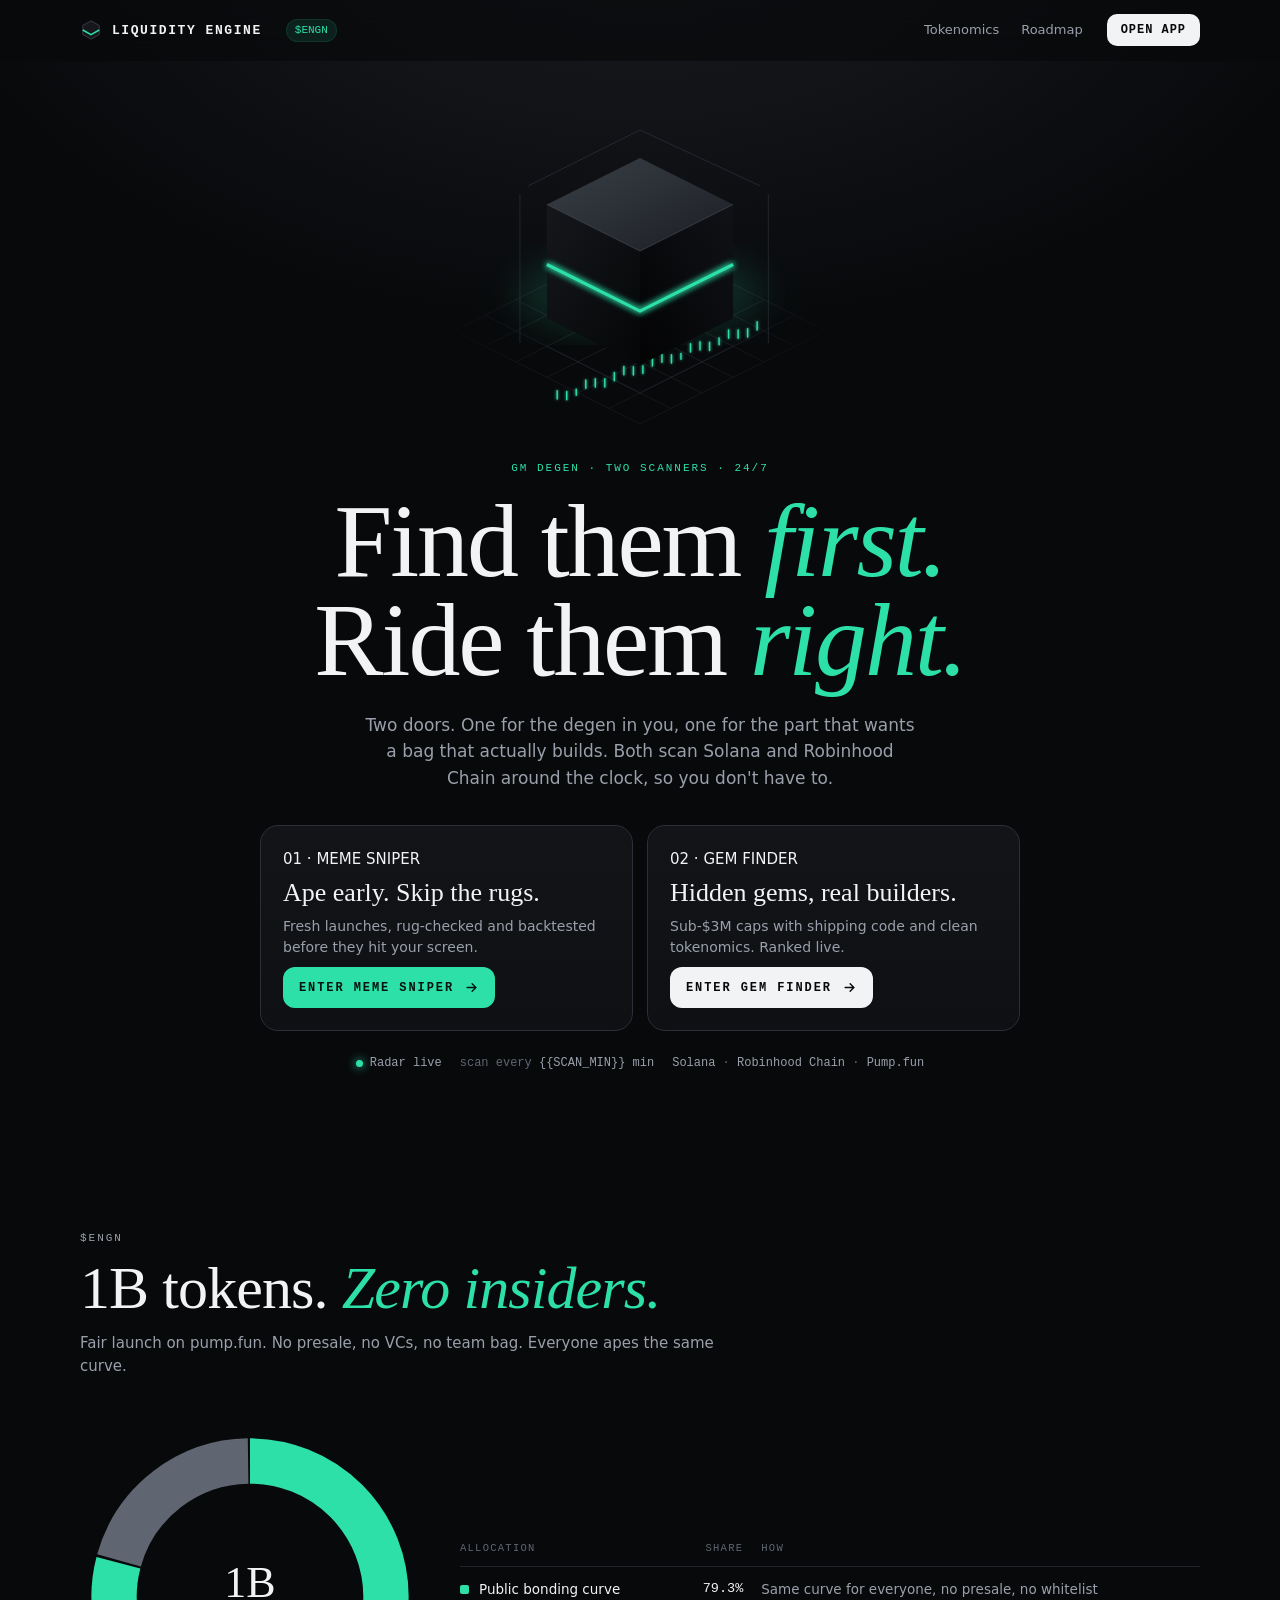
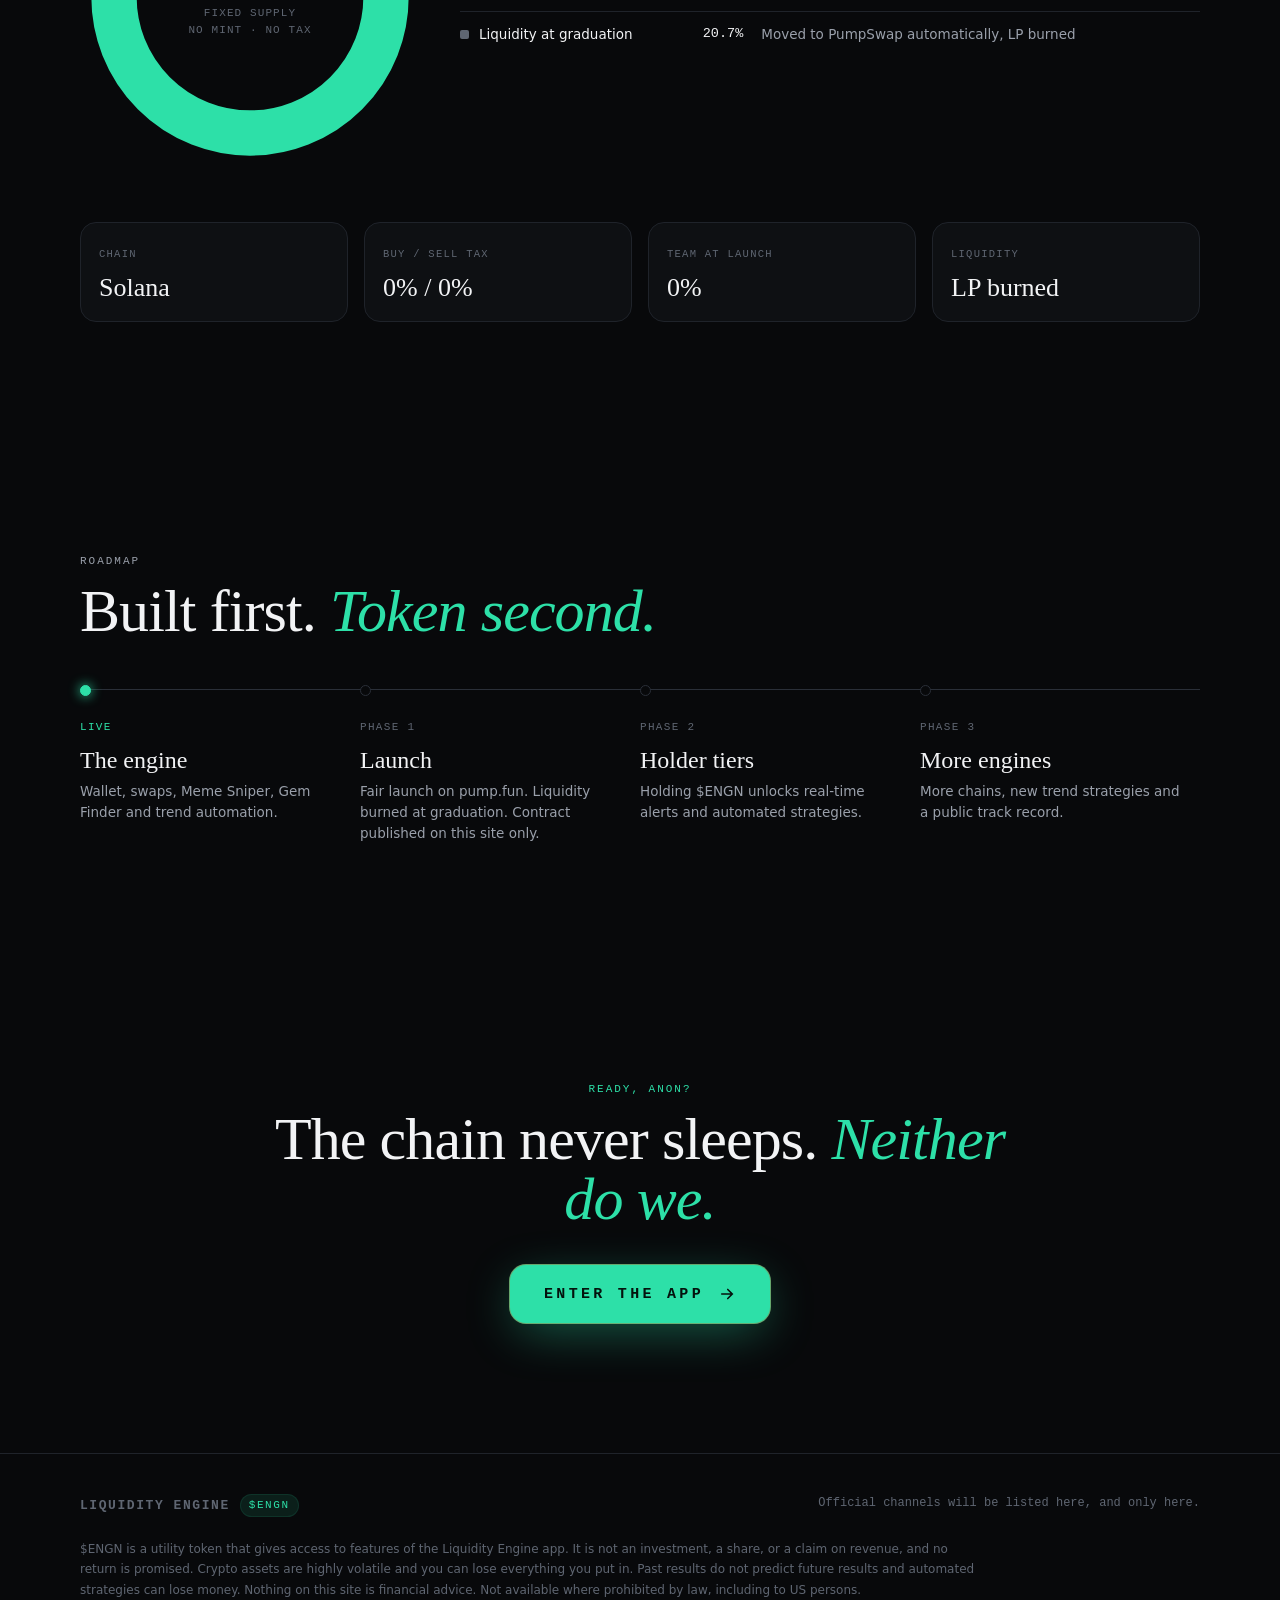
==== frontend/engn.html @ 9d9c7a77 "Merge main" ====
<!DOCTYPE html>
<html lang="en">
<head>
<meta charset="utf-8" />
<meta name="viewport" content="width=device-width, initial-scale=1, viewport-fit=cover" />
<title>Liquidity Engine — $ENGN</title>
<meta name="description" content="An on-chain wallet that snipes new launches, ranks serious microcaps and trades them with trend-following. Long spot only." />
<meta property="og:title" content="Liquidity Engine — Find them first. Ride them right." />
<meta property="og:description" content="Sniper for new launches, fundamentals board for microcaps, trend-following automation. Long spot only." />
<meta name="theme-color" content="#08090b" />
<meta property="og:image" content="https://liquidityengine.app/static/engn/logo.png" />
<link rel="icon" href="/static/engn/logo.png" />
<style>
@font-face { font-family: "Instrument Serif"; font-style: normal; font-weight: 400; font-display: swap;
  src: url(/static/fonts/instrument-serif-latin.woff2?v=1) format("woff2"); }
@font-face { font-family: "Geist"; font-style: normal; font-weight: 300 700; font-display: swap;
  src: url(/static/fonts/geist-latin.woff2?v=1) format("woff2"); }
@font-face { font-family: "Geist Mono"; font-style: normal; font-weight: 400 600; font-display: swap;
  src: url(/static/fonts/geist-mono-latin.woff2?v=1) format("woff2"); }

:root {
  color-scheme: dark;
  --bg: #08090b;
  --bg-2: #0e1013;
  --panel: #121418;
  --line: #1f232a;
  --line-2: #2a2f38;
  --ink: #f2f3f5;
  --dim: #9aa0ab;
  --faint: #5f6672;
  --green: #2de0a8;
  --green-2: #19b884;
  --glow: color-mix(in oklch, var(--green) 45%, transparent);
  --soft: color-mix(in oklch, var(--green) 10%, transparent);
  --red: #ff5c5c;
  --serif: "Instrument Serif", Georgia, serif;
  --sans: "Geist", ui-sans-serif, system-ui, -apple-system, sans-serif;
  --mono: "Geist Mono", ui-monospace, "SF Mono", Menlo, monospace;
  --ease: cubic-bezier(.2, .8, .2, 1);
}
* { box-sizing: border-box; margin: 0; padding: 0; }
html { scroll-behavior: smooth; }
body {
  background: radial-gradient(1200px 700px at 50% -10%, #1a1d22 0%, var(--bg) 60%) fixed, var(--bg);
  color: var(--ink); font: 15px/1.55 var(--sans); -webkit-font-smoothing: antialiased; overflow-x: hidden;
}
a { color: inherit; text-decoration: none; }
.wrap { width: min(1120px, 100% - 32px); margin-inline: auto; }
.mono { font-family: var(--mono); }
.eyebrow { font: 500 11px/1 var(--mono); letter-spacing: .18em; text-transform: uppercase; color: var(--green); }

/* ---------- nav ---------- */
nav.top {
  position: fixed; inset: 0 0 auto; z-index: 20; backdrop-filter: blur(14px);
  background: color-mix(in oklch, var(--bg) 70%, transparent); border-bottom: 1px solid transparent;
  transition: border-color .3s;
}
nav.top.scrolled { border-bottom-color: var(--line); }
nav.top .wrap { display: flex; align-items: center; gap: 24px; height: 60px; }
.brand { white-space: nowrap; display: flex; align-items: center; gap: 10px; font: 600 13px/1 var(--mono); letter-spacing: .12em; }
.brand svg { width: 22px; height: 22px; }
.ticker-chip { font: 500 11px/1 var(--mono); color: var(--green); border: 1px solid var(--soft); background: var(--soft);
  padding: 5px 8px; border-radius: 999px; }
nav.top .links { margin-left: auto; display: flex; gap: 22px; font-size: 13px; color: var(--dim); }
nav.top .links a:hover { color: var(--ink); }
.btn-sm { font: 600 12px/1 var(--mono); letter-spacing: .08em; padding: 10px 14px; border-radius: 10px;
  background: var(--ink); color: var(--bg); }
@media (max-width: 760px) { nav.top .links { display: none; } nav.top .btn-sm { margin-left: auto; white-space: nowrap; } }
@media (max-width: 420px) { nav.top .ticker-chip { display: none; } }

/* ---------- hero ---------- */
.hero { min-height: 100svh; display: grid; place-items: center; text-align: center; padding: 72px 0 40px; position: relative; }
.stage { width: min(440px, 86vw, 46svh); aspect-ratio: 1; margin: 0 auto -30px; position: relative; }
.stage svg { width: 100%; height: 100%; overflow: visible; }
.floor path { stroke: #2a2f38; stroke-width: .6; fill: none; }
.cube-top { fill: url(#gTop); }
.cube-l { fill: url(#gLeft); }
.cube-r { fill: url(#gRight); }
.slit { stroke: var(--green); stroke-width: 3; fill: none; filter: url(#bloom); animation: pulse 3.2s ease-in-out infinite; }
.halo { fill: var(--green); opacity: .16; filter: url(#blur); animation: pulse 3.2s ease-in-out infinite; }
.frame { stroke: #3a404a; stroke-width: .8; fill: none; opacity: .6; }
.streak { stroke: var(--green); stroke-width: 1; opacity: 0; stroke-linecap: round; animation: streak 2.8s var(--ease) infinite; }
.streak.w { stroke: #cfd3da; }
.candles { filter: url(#bloomSm); }
.candles path { stroke: var(--green); stroke-width: 1.4; stroke-linecap: round;
  stroke-dasharray: 8; stroke-dashoffset: 8; animation: draw .5s var(--ease) forwards; }
.cube-g { animation: float 6s ease-in-out infinite; transform-origin: 50% 50%; }
@keyframes pulse { 50% { opacity: .55; } }
@keyframes float { 50% { transform: translateY(-6px); } }
@keyframes streak { 0% { opacity: 0; transform: translateX(40px); } 30% { opacity: .8; } 100% { opacity: 0; transform: translateX(-60px); } }
@keyframes draw { to { stroke-dashoffset: 0; } }

h1 { font: 400 clamp(46px, 8.6vw, 104px)/.95 var(--serif); letter-spacing: -.02em; }
h1 em { color: var(--green); font-style: italic; }
.lede { max-width: 560px; margin: 22px auto 0; color: var(--dim); font-size: clamp(15px, 1.9vw, 17px); }
.enter {
  display: inline-flex; align-items: center; gap: 14px; margin-top: 36px; padding: 20px 34px; border-radius: 16px;
  font: 600 15px/1 var(--mono); letter-spacing: .22em; color: #04130d; background: var(--green);
  box-shadow: 0 0 0 1px color-mix(in oklch, var(--green) 60%, white 10%), 0 12px 50px -8px var(--glow);
  position: relative; overflow: hidden; transition: transform .25s var(--ease), box-shadow .25s var(--ease);
}
.enter::after { content: ""; position: absolute; inset: 0; transform: translateX(-120%);
  background: linear-gradient(100deg, transparent 30%, rgba(255,255,255,.45) 50%, transparent 70%);
  animation: sheen 3.6s var(--ease) infinite 1.2s; }
.enter:hover { transform: translateY(-2px); box-shadow: 0 0 0 1px var(--green), 0 18px 70px -6px var(--glow); }
.enter svg { width: 18px; height: 18px; transition: transform .25s var(--ease); }
.enter:hover svg { transform: translateX(4px); }
@keyframes sheen { 60%, 100% { transform: translateX(120%); } }
.doors { display: grid; grid-template-columns: 1fr 1fr; gap: 14px; max-width: 760px; margin: 34px auto 0; text-align: left; }
@media (max-width: 640px) { .doors { grid-template-columns: 1fr; } }
.door { display: flex; flex-direction: column; gap: 8px; padding: 22px; border-radius: 18px; border: 1px solid var(--line-2);
  background: linear-gradient(180deg, var(--panel), var(--bg-2)); transition: transform .25s var(--ease), border-color .25s, box-shadow .25s; }
.door b { font: 400 26px/1.1 var(--serif); }
.door .d { color: var(--dim); font-size: 14px; }
.door .go { margin-top: auto; padding-top: 0; display: inline-flex; align-items: center; gap: 10px; align-self: flex-start; padding: 13px 16px; border-radius: 12px;
  font: 600 12px/1 var(--mono); letter-spacing: .16em; color: #04130d; background: var(--green); }
.door.gem .go { background: var(--ink); color: var(--bg); }
.door .go svg { width: 15px; height: 15px; transition: transform .25s var(--ease); }
.door:hover { transform: translateY(-3px); border-color: color-mix(in oklch, var(--green) 50%, transparent); box-shadow: 0 16px 60px -20px var(--glow); }
.door:hover .go svg { transform: translateX(4px); }
.door:focus-visible { outline: 2px solid var(--green); outline-offset: 3px; }
.meta-row { margin-top: 26px; display: flex; flex-wrap: wrap; gap: 8px 18px; justify-content: center;
  font: 12px/1 var(--mono); color: var(--faint); }
.meta-row b { color: var(--dim); font-weight: 500; }
.live { display: inline-flex; align-items: center; gap: 7px; }
.live i { width: 7px; height: 7px; border-radius: 50%; background: var(--green); box-shadow: 0 0 10px var(--green);
  animation: blink 1.6s ease-in-out infinite; }
@keyframes blink { 50% { opacity: .3; } }

/* ---------- sections ---------- */
section { padding: 110px 0; position: relative; }
.head { max-width: 640px; margin-bottom: 48px; }
h2 { font: 400 clamp(36px, 5.4vw, 60px)/1 var(--serif); letter-spacing: -.015em; margin-top: 14px; }
h2 em { color: var(--green); }
.head p { color: var(--dim); margin-top: 14px; }

.split { display: grid; grid-template-columns: 1fr 1fr; gap: 16px; }
@media (max-width: 860px) { .split { grid-template-columns: 1fr; } }
.card { background: linear-gradient(180deg, var(--panel), var(--bg-2)); border: 1px solid var(--line); border-radius: 20px;
  padding: 30px; position: relative; overflow: hidden; }
.card::before { content: ""; position: absolute; inset: -1px -1px auto; height: 1px;
  background: linear-gradient(90deg, transparent, var(--green), transparent); opacity: .5; }
.card .num { font: 500 12px/1 var(--mono); color: var(--faint); }
.card h3 { font: 400 34px/1.05 var(--serif); margin: 14px 0 8px; }
.card .sub { color: var(--dim); font-size: 14px; }
.tag { display: inline-block; font: 500 10.5px/1 var(--mono); letter-spacing: .12em; text-transform: uppercase;
  padding: 5px 8px; border-radius: 6px; border: 1px solid var(--line-2); color: var(--dim); margin-top: 16px; }
.rules { list-style: none; margin-top: 22px; border-top: 1px solid var(--line); }
.rules li { display: flex; justify-content: space-between; gap: 16px; padding: 11px 0; border-bottom: 1px solid var(--line);
  font-size: 13.5px; color: var(--dim); }
.rules li b { font: 500 13px/1.4 var(--mono); color: var(--ink); text-align: right; white-space: nowrap; }
.rules li b.g { color: var(--green); }
.rules li b.r { color: var(--red); }
.rules .grp { font: 500 10.5px/1 var(--mono); letter-spacing: .14em; text-transform: uppercase; color: var(--faint);
  padding-top: 18px; border-bottom: 0; }

.flow { display: grid; grid-template-columns: repeat(4, 1fr); gap: 1px; background: var(--line); border: 1px solid var(--line);
  border-radius: 20px; overflow: hidden; margin-top: 16px; }
.flow div { background: var(--bg-2); padding: 22px; }
.flow .k { font: 500 11px/1 var(--mono); color: var(--green); letter-spacing: .1em; }
.flow .t { font-size: 14px; margin-top: 10px; color: var(--dim); }
.flow .t b { color: var(--ink); font-weight: 500; display: block; margin-bottom: 3px; }
@media (max-width: 860px) { .flow { grid-template-columns: 1fr 1fr; } }

/* ---------- automation ---------- */
.auto { display: grid; grid-template-columns: 1.1fr .9fr; gap: 16px; align-items: stretch; }
@media (max-width: 860px) { .auto { grid-template-columns: 1fr; } }
.chart { position: relative; height: 100%; min-height: 260px; }
.chart svg { width: 100%; height: 100%; }
.chart .price { stroke: #8a909a; stroke-width: 1.3; fill: none; }
.chart .ema { stroke: var(--green); stroke-width: 1.6; fill: none; filter: url(#bloomSm);
  stroke-dasharray: 1200; stroke-dashoffset: 1200; }
.chart.in .ema { animation: drawLong 2.4s var(--ease) forwards .3s; }
.chart .mk circle { fill: var(--bg); stroke-width: 2; }
.chart .mk text { font: 600 9px var(--mono); letter-spacing: .08em; }
.chart .mk { opacity: 0; transition: opacity .5s; }
.chart.in .mk { opacity: 1; transition-delay: 2.2s; }
@keyframes drawLong { to { stroke-dashoffset: 0; } }
.pills { display: flex; flex-wrap: wrap; gap: 8px; margin-top: 18px; }
.pill { font: 500 12px/1 var(--mono); padding: 8px 11px; border-radius: 999px; border: 1px solid var(--line-2); color: var(--dim); }
.pill.on { color: var(--green); border-color: color-mix(in oklch, var(--green) 40%, transparent); background: var(--soft); }
.pill.off { text-decoration: line-through; color: var(--faint); }

/* ---------- token ---------- */
.token { display: grid; grid-template-columns: 340px 1fr; gap: 40px; align-items: center; }
@media (max-width: 860px) { .token { grid-template-columns: 1fr; } }
.donut { position: relative; width: 100%; max-width: 340px; aspect-ratio: 1; margin-inline: auto; }
.donut svg { width: 100%; height: 100%; transform: rotate(-90deg); }
.donut circle { fill: none; stroke-width: 16; transition: stroke-dasharray 1.4s var(--ease), stroke-width .2s; cursor: default; }
.donut circle:hover { stroke-width: 20; }
.donut .c { position: absolute; inset: 0; display: grid; place-content: center; text-align: center; }
.donut .c b { font: 400 44px/1 var(--serif); }
.donut .c span { font: 11px/1.6 var(--mono); color: var(--faint); letter-spacing: .1em; }
table.alloc { width: 100%; border-collapse: collapse; font-size: 13.5px; }
table.alloc th { text-align: left; font: 500 10.5px/1 var(--mono); letter-spacing: .12em; text-transform: uppercase;
  color: var(--faint); padding: 0 0 12px; }
table.alloc td { padding: 12px 0; border-top: 1px solid var(--line); color: var(--dim); vertical-align: top; }
table.alloc td:first-child { color: var(--ink); }
table.alloc td.p { font-family: var(--mono); color: var(--ink); text-align: right; padding-right: 18px; }
.sw { display: inline-block; width: 9px; height: 9px; border-radius: 2px; margin-right: 10px; }
@media (max-width: 560px) { table.alloc td:last-child, table.alloc th:last-child { display: none; } }

.facts { display: grid; grid-template-columns: repeat(4, 1fr); gap: 16px; margin-top: 48px; }
@media (max-width: 860px) { .facts { grid-template-columns: 1fr 1fr; } }
.fact { border: 1px solid var(--line); border-radius: 16px; padding: 18px; background: var(--bg-2); }
.fact span { font: 500 10.5px/1 var(--mono); letter-spacing: .12em; text-transform: uppercase; color: var(--faint); }
.fact b { display: block; font: 400 26px/1.1 var(--serif); margin-top: 10px; }

.self { margin-top: 16px; }
.checks { display: grid; grid-template-columns: repeat(3, 1fr); gap: 10px 24px; margin-top: 18px; }
@media (max-width: 760px) { .checks { grid-template-columns: 1fr; } }
.checks div { display: flex; gap: 10px; align-items: baseline; font-size: 14px; color: var(--dim); }
.checks div::before { content: "✓"; color: var(--green); font-family: var(--mono); }

.tiers { display: grid; grid-template-columns: repeat(3, 1fr); gap: 16px; margin-top: 16px; }
@media (max-width: 860px) { .tiers { grid-template-columns: 1fr; } }
.tier h4 { font: 400 26px/1 var(--serif); margin: 12px 0 4px; }
.tier .hold { font: 500 12px/1 var(--mono); color: var(--green); }
.tier ul { list-style: none; margin-top: 16px; color: var(--dim); font-size: 13.5px; display: grid; gap: 8px; }
.tier li::before { content: "— "; color: var(--faint); }

/* ---------- roadmap ---------- */
.road { display: grid; grid-template-columns: repeat(4, 1fr); gap: 0; border-top: 1px solid var(--line-2); }
@media (max-width: 860px) { .road { grid-template-columns: 1fr; border-top: 0; border-left: 1px solid var(--line-2); } }
.step { padding: 24px 20px 0 0; position: relative; }
.step::before { content: ""; position: absolute; top: -5px; left: 0; width: 9px; height: 9px; border-radius: 50%;
  background: var(--bg); border: 1px solid var(--line-2); }
.step.done::before { background: var(--green); border-color: var(--green); box-shadow: 0 0 12px var(--green); }
@media (max-width: 860px) { .step { padding: 0 0 26px 22px; } .step::before { top: 4px; left: -5px; } }
.step .q { font: 500 11px/1 var(--mono); color: var(--faint); letter-spacing: .12em; }
.step.done .q { color: var(--green); }
.step h4 { font: 400 24px/1.1 var(--serif); margin: 10px 0 8px; }
.step p { font-size: 13.5px; color: var(--dim); }

/* ---------- final ---------- */
.final { text-align: center; padding: 130px 0; }
.final h2 { margin: 0 auto; max-width: 780px; }
.ca { margin: 26px auto 0; display: inline-flex; gap: 10px; align-items: center; font: 12px/1 var(--mono); color: var(--faint);
  border: 1px dashed var(--line-2); border-radius: 10px; padding: 11px 14px; }
.ca b { color: var(--dim); font-weight: 500; }

footer { border-top: 1px solid var(--line); padding: 40px 0 60px; color: var(--faint); font-size: 12px; }
footer .row { display: flex; flex-wrap: wrap; justify-content: space-between; gap: 18px; margin-bottom: 22px; }
footer .soc { display: flex; gap: 18px; font-family: var(--mono); }
footer .soc a:hover { color: var(--ink); }
footer p { max-width: 900px; line-height: 1.7; }

/* ---------- reveal ---------- */
.rv { transition: opacity .8s var(--ease), transform .8s var(--ease); }
.js .rv:not(.in) { opacity: 0; transform: translateY(18px); }
.rv.in { opacity: 1; transform: none; }
@media (prefers-reduced-motion: reduce) {
  *, *::before, *::after { animation: none !important; transition: none !important; }
  .rv { opacity: 1; transform: none; }
  .candles path, .chart .ema { stroke-dashoffset: 0; }
  .chart .mk { opacity: 1; }
}
</style>
</head>
<body>
<script>document.documentElement.classList.add("js")</script>

<svg width="0" height="0" style="position:absolute" aria-hidden="true">
  <defs>
    <filter id="bloom" x="-50%" y="-50%" width="200%" height="200%">
      <feGaussianBlur stdDeviation="3" result="b" /><feMerge><feMergeNode in="b" /><feMergeNode in="b" /><feMergeNode in="SourceGraphic" /></feMerge>
    </filter>
    <filter id="bloomSm" x="-50%" y="-50%" width="200%" height="200%">
      <feGaussianBlur stdDeviation="1.6" result="b" /><feMerge><feMergeNode in="b" /><feMergeNode in="SourceGraphic" /></feMerge>
    </filter>
    <filter id="blur"><feGaussianBlur stdDeviation="18" /></filter>
    <linearGradient id="gTop" x1="0" y1="0" x2="1" y2="1"><stop offset="0" stop-color="#3a3f47" /><stop offset="1" stop-color="#1b1e23" /></linearGradient>
    <linearGradient id="gLeft" x1="0" y1="0" x2="1" y2="1"><stop offset="0" stop-color="#15171b" /><stop offset="1" stop-color="#050607" /></linearGradient>
    <linearGradient id="gRight" x1="1" y1="0" x2="0" y2="1"><stop offset="0" stop-color="#101216" /><stop offset="1" stop-color="#030304" /></linearGradient>
    <radialGradient id="floorFade" cx=".5" cy=".5" r=".5"><stop offset=".35" stop-color="#fff" /><stop offset="1" stop-color="#000" /></radialGradient>
    <mask id="floorMask"><rect x="0" y="0" width="400" height="400" fill="url(#floorFade)" /></mask>
  </defs>
</svg>

<nav class="top" id="nav">
  <div class="wrap">
    <a class="brand" href="#top">
      <svg viewBox="0 0 24 24" aria-hidden="true"><path d="M12 2 21 7v10l-9 5-9-5V7z" fill="#15171b" stroke="#3a404a" /><path d="M3 12l9 5 9-5" stroke="#2de0a8" stroke-width="1.6" fill="none" /></svg>
      LIQUIDITY ENGINE
    </a>
    <span class="ticker-chip">$ENGN</span>
    <div class="links">
      <a href="#token">Tokenomics</a><a href="#roadmap">Roadmap</a>
    </div>
    <a class="btn-sm" href="/onchain-app.html">OPEN APP</a>
  </div>
</nav>

<header class="hero" id="top">
  <div class="wrap">
    <div class="stage" aria-hidden="true">
      <svg viewBox="0 0 400 400">
        <g class="floor" mask="url(#floorMask)">
          <path d="M20 250 L200 340 L380 250 M50 235 L200 310 L350 235 M80 220 L200 280 L320 220 M110 205 L200 250 L290 205
                   M20 250 L200 160 L380 250 M50 265 L200 190 L350 265 M80 280 L200 220 L320 280 M110 295 L200 250 L290 295
                   M140 190 L260 250 M170 175 L290 235 M230 175 L110 235 M260 190 L140 250 M140 310 L260 250 M170 325 L290 265 M230 325 L110 265 M260 310 L140 250" />
        </g>
        <ellipse class="halo" cx="200" cy="215" rx="120" ry="40" />
        <g class="candles" id="candles"></g>
        <g class="cube-g">
          <path class="frame" d="M92 110 L200 56 L316 110 M84 118 V262 M324 118 V262" />
          <line class="streak" x1="300" y1="118" x2="360" y2="90" />
          <line class="streak w" x1="310" y1="140" x2="372" y2="112" style="animation-delay:.9s" />
          <line class="streak" x1="40" y1="222" x2="110" y2="190" style="animation-delay:1.6s" />
          <line class="streak w" x1="60" y1="200" x2="118" y2="174" style="animation-delay:.4s" />
          <path class="cube-l" d="M110 128 L200 173 L200 283 L110 238 Z" />
          <path class="cube-r" d="M200 173 L290 128 L290 238 L200 283 Z" />
          <path class="cube-top" d="M110 128 L200 83 L290 128 L200 173 Z" />
          <path d="M110 128 L200 173 L290 128" stroke="#4a505a" stroke-width=".8" fill="none" opacity=".7" />
          <path class="slit" d="M110 186 L200 231 L290 186" />
        </g>
      </svg>
    </div>
    <p class="eyebrow">gm degen · two scanners · 24/7</p>
    <h1 style="margin-top:18px">Find them <em>first.</em><br />Ride them <em>right.</em></h1>
    <p class="lede">Two doors. One for the degen in you, one for the part that wants a bag that actually builds. Both scan Solana and Robinhood Chain around the clock, so you don&#39;t have to.</p>
    <div class="doors">
      <a class="door" href="/onchain-app.html">
        <span class="num">01 · MEME SNIPER</span>
        <b>Ape early. Skip the rugs.</b>
        <span class="d">Fresh launches, rug-checked and backtested before they hit your screen.</span>
        <span class="go">ENTER MEME SNIPER <svg viewBox="0 0 24 24" fill="none" stroke="currentColor" stroke-width="2.2" stroke-linecap="round"><path d="M5 12h14M13 6l6 6-6 6" /></svg></span>
      </a>
      <a class="door gem" href="/onchain-app.html#board">
        <span class="num">02 · GEM FINDER</span>
        <b>Hidden gems, real builders.</b>
        <span class="d">Sub-$3M caps with shipping code and clean tokenomics. Ranked live.</span>
        <span class="go">ENTER GEM FINDER <svg viewBox="0 0 24 24" fill="none" stroke="currentColor" stroke-width="2.2" stroke-linecap="round"><path d="M5 12h14M13 6l6 6-6 6" /></svg></span>
      </a>
    </div>
    <div class="meta-row">
      <span class="live"><i></i><b>Radar live</b></span>
      <span>scan every <b>{{SCAN_MIN}} min</b></span>
      <span><b>Solana</b> · <b>Robinhood Chain</b> · <b>Pump.fun</b></span>
    </div>
  </div>
</header>

<section id="token">
  <div class="wrap">
    <div class="head rv">
      <p class="eyebrow">$ENGN</p>
      <h2>1B tokens. <em>Zero insiders.</em></h2>
      <p>Fair launch on pump.fun. No presale, no VCs, no team bag. Everyone apes the same curve.</p>
    </div>
    <div class="token">
      <div class="donut rv" id="donut">
        <svg viewBox="0 0 120 120" id="donutSvg"></svg>
        <div class="c"><b>1B</b><span>FIXED SUPPLY<br />NO MINT · NO TAX</span></div>
      </div>
      <div class="rv">
        <table class="alloc">
          <thead><tr><th>Allocation</th><th style="text-align:right;padding-right:18px">Share</th><th>How</th></tr></thead>
          <tbody id="allocBody"></tbody>
        </table>
      </div>
    </div>

    <div class="facts">
      <div class="fact rv"><span>Chain</span><b>Solana</b></div>
      <div class="fact rv"><span>Buy / sell tax</span><b>0% / 0%</b></div>
      <div class="fact rv"><span>Team at launch</span><b>0%</b></div>
      <div class="fact rv"><span>Liquidity</span><b>LP burned</b></div>
    </div>

  </div>
</section>

<section id="roadmap">
  <div class="wrap">
    <div class="head rv">
      <p class="eyebrow">Roadmap</p>
      <h2>Built first. <em>Token second.</em></h2>
    </div>
    <div class="road rv">
      <div class="step done"><span class="q">LIVE</span><h4>The engine</h4><p>Wallet, swaps, Meme Sniper, Gem Finder and trend automation.</p></div>
      <div class="step"><span class="q">PHASE 1</span><h4>Launch</h4><p>Fair launch on pump.fun. Liquidity burned at graduation. Contract published on this site only.</p></div>
      <div class="step"><span class="q">PHASE 2</span><h4>Holder tiers</h4><p>Holding $ENGN unlocks real-time alerts and automated strategies.</p></div>
      <div class="step"><span class="q">PHASE 3</span><h4>More engines</h4><p>More chains, new trend strategies and a public track record.</p></div>
    </div>
  </div>
</section>

<section class="final">
  <div class="wrap rv">
    <p class="eyebrow">Ready, anon?</p>
    <h2 style="margin-top:14px">The chain never sleeps. <em>Neither do we.</em></h2>
    <a class="enter" href="/onchain-app.html">ENTER THE APP
      <svg viewBox="0 0 24 24" fill="none" stroke="currentColor" stroke-width="2.2" stroke-linecap="round"><path d="M5 12h14M13 6l6 6-6 6" /></svg>
    </a>
    <div><!--engn-ca--></div>
  </div>
</section>

<footer>
  <div class="wrap">
    <div class="row">
      <span class="brand">LIQUIDITY ENGINE <span class="ticker-chip">$ENGN</span></span>
      <div class="soc">Official channels will be listed here, and only here.</div>
    </div>
    <p>$ENGN is a utility token that gives access to features of the Liquidity Engine app. It is not an investment, a share, or a claim on revenue, and no return is promised. Crypto assets are highly volatile and you can lose everything you put in. Past results do not predict future results and automated strategies can lose money. Nothing on this site is financial advice. Not available where prohibited by law, including to US persons.</p>
  </div>
</footer>

<script>
(() => {
  const reduce = matchMedia("(prefers-reduced-motion: reduce)").matches;
  const nav = document.getElementById("nav");
  addEventListener("scroll", () => nav.classList.toggle("scrolled", scrollY > 10), { passive: true });

  // Candles on the floor, drawn left to right.
  const cg = document.getElementById("candles");
  let y = 318;
  for (let i = 0; i < 22; i++) {
    const x = 120 + i * 9.2;
    y += (Math.sin(i * 1.7) * 4) - 2.1;
    const h = 5 + Math.abs(Math.cos(i * 2.3)) * 9;
    const base = y - (x - 120) * 0.12;
    const p = document.createElementNS("http://www.w3.org/2000/svg", "path");
    p.setAttribute("d", `M${x} ${base} V${base - h}`);
    p.style.animationDelay = `${0.6 + i * 0.07}s`;
    cg.appendChild(p);
  }

  // Allocation.
  const alloc = [
    ["Public bonding curve", 79.3, "#2de0a8", "Same curve for everyone, no presale, no whitelist"],
    ["Liquidity at graduation", 20.7, "#5f6672", "Moved to PumpSwap automatically, LP burned"],
  ];
  document.getElementById("allocBody").innerHTML = alloc.map(([n, p, c, u]) =>
    `<tr><td><span class="sw" style="background:${c}"></span>${n}</td><td class="p">${p}%</td><td>${u}</td></tr>`).join("");
  const svg = document.getElementById("donutSvg");
  const C = 2 * Math.PI * 48;
  let off = 0;
  const arcs = alloc.map(([n, p, c]) => {
    const el = document.createElementNS("http://www.w3.org/2000/svg", "circle");
    el.setAttribute("cx", 60); el.setAttribute("cy", 60); el.setAttribute("r", 48);
    el.setAttribute("stroke", c);
    el.style.strokeDasharray = reduce ? `${C * p / 100 - 0.8} ${C}` : `0 ${C}`;
    el.style.strokeDashoffset = -off;
    el.innerHTML = `<title>${n} ${p}%</title>`;
    off += C * p / 100;
    svg.appendChild(el);
    return [el, p];
  });

  const io = new IntersectionObserver(entries => entries.forEach(en => {
    if (!en.isIntersecting) return;
    en.target.classList.add("in");
    if (en.target.id === "donut") arcs.forEach(([el, p]) => { el.style.strokeDasharray = `${C * p / 100 - 0.8} ${C}`; });
    io.unobserve(en.target);
  }), { threshold: 0.15 });
  document.querySelectorAll(".rv").forEach(el => io.observe(el));
})();
</script>
</body>
</html>
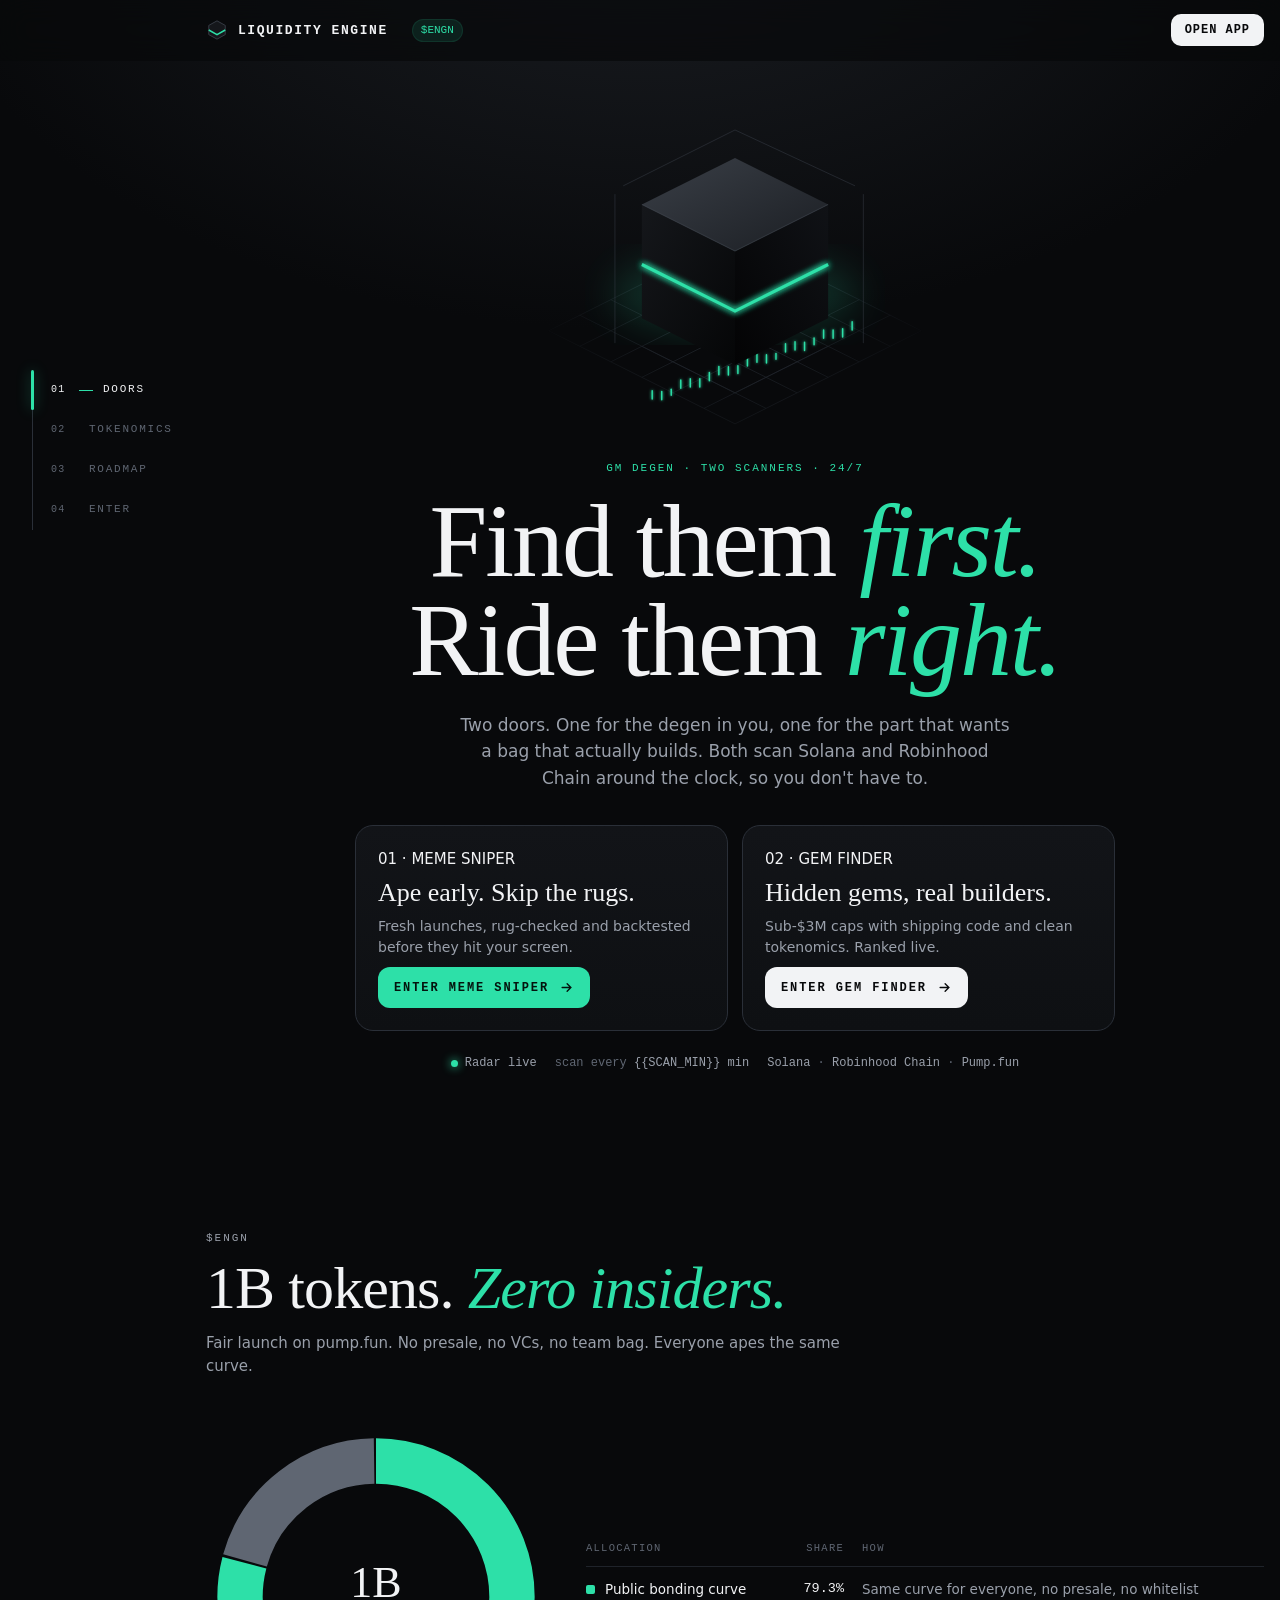
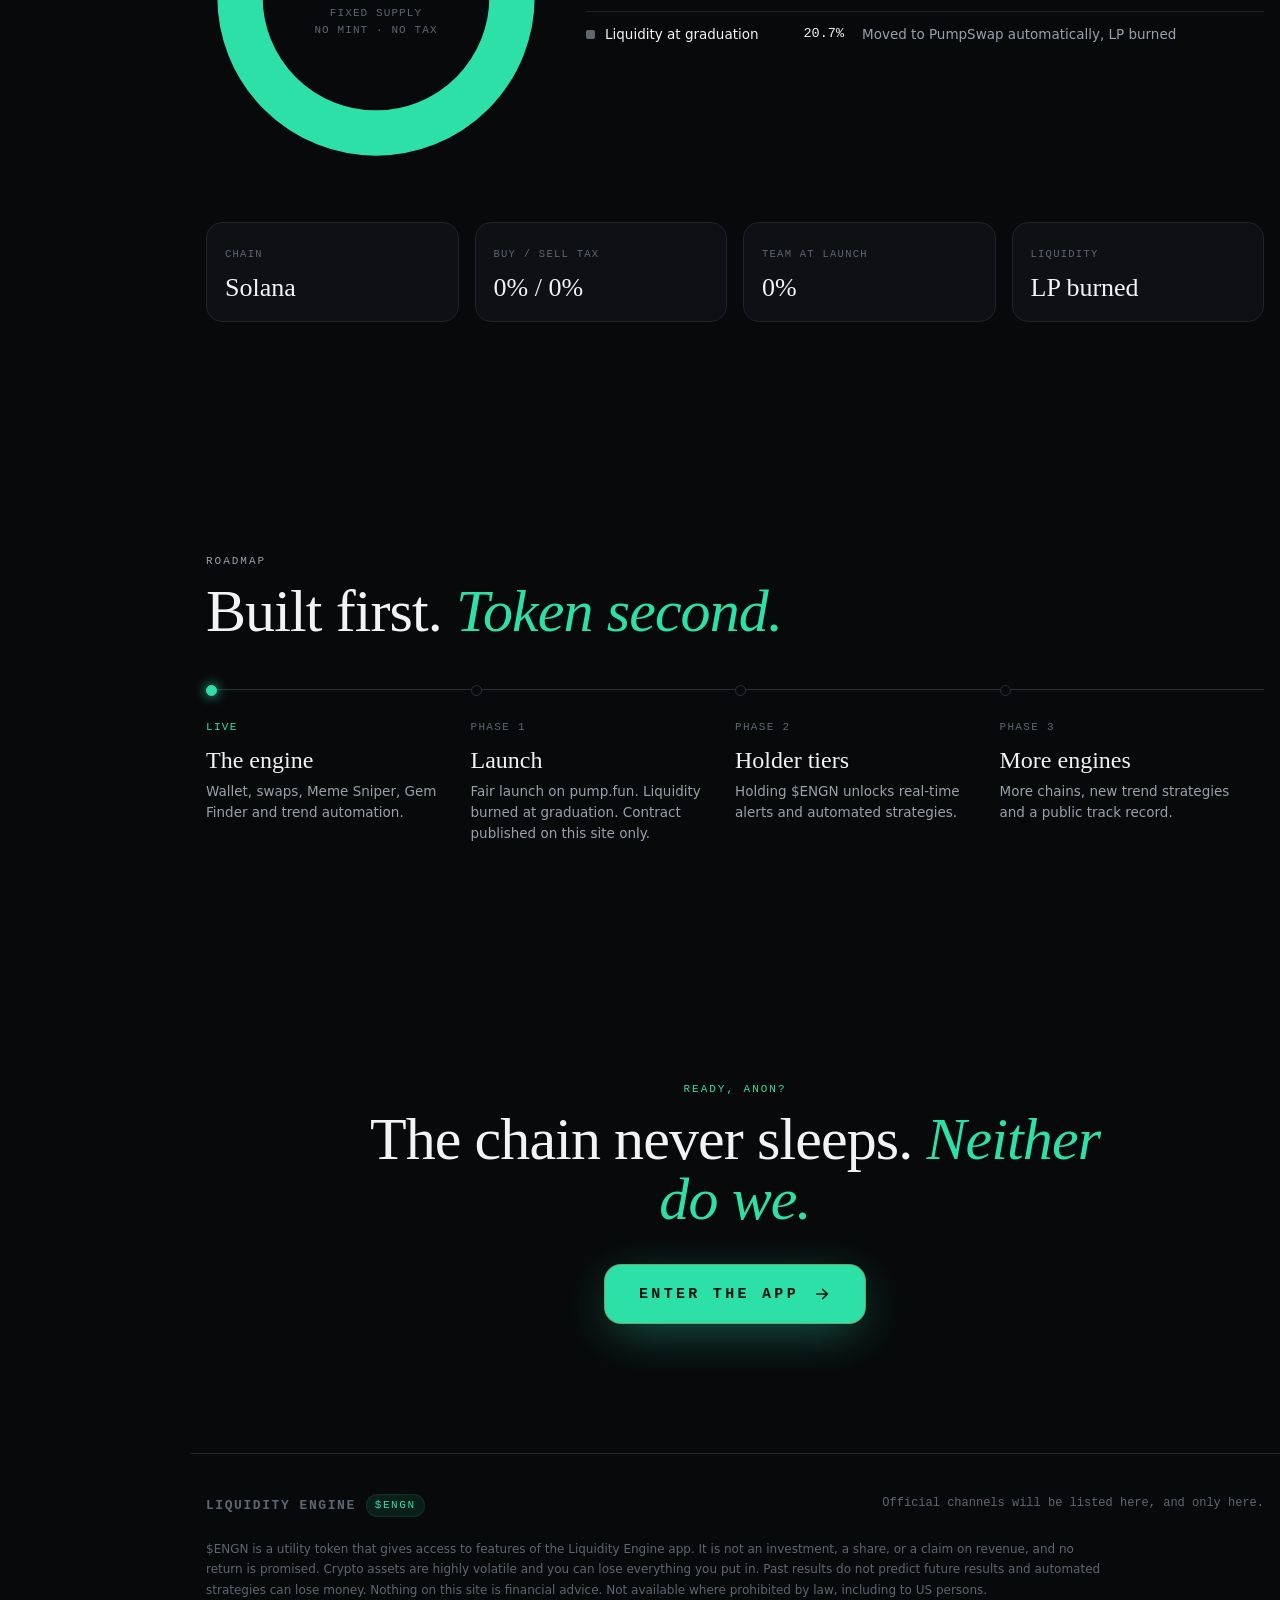
==== commit 19e34134: "Add a chapter rail with scroll-spy to the ENGN page Sticky chapter index on the left (Doors, Tokenom" ====
--- a/frontend/engn.html
+++ b/frontend/engn.html
@@ -245,6 +245,36 @@
 footer .soc a:hover { color: var(--ink); }
 footer p { max-width: 900px; line-height: 1.7; }
 
+/* ---------- chapter rail ---------- */
+section, header.hero { scroll-margin-top: 64px; }
+.rail { position: fixed; z-index: 40; font-family: var(--mono); }
+.rail a { display: flex; align-items: center; color: var(--faint); transition: color .3s var(--ease); }
+.rail a:hover, .rail a.on { color: var(--ink); }
+.rail .n { font-size: 10px; letter-spacing: .12em; }
+.rail .t { font-size: 11px; letter-spacing: .16em; text-transform: uppercase; }
+.rail .mark { position: absolute; background: var(--green); box-shadow: 0 0 14px var(--glow); border-radius: 2px;
+  transition: transform .45s var(--ease), width .45s var(--ease), height .45s var(--ease); }
+@media (min-width: 1000px) {
+  body, nav.top { padding-left: 190px; }
+  .rail { left: 32px; top: 50%; transform: translateY(-50%); padding-left: 18px; border-left: 1px solid var(--line-2); }
+  .rail a { gap: 10px; height: 40px; }
+  .rail a .n { width: 18px; }
+  .rail .mark { left: -2px; top: 0; width: 3px; height: 40px; }
+  .rail .bar { transition: width .45s var(--ease); width: 0; height: 1px; background: var(--green); }
+  .rail a.on .bar { width: 14px; }
+}
+@media (max-width: 999px) {
+  .rail { left: 50%; bottom: max(14px, env(safe-area-inset-bottom)); transform: translateX(-50%); display: flex;
+    padding: 4px; border: 1px solid var(--line-2); border-radius: 999px;
+    background: color-mix(in oklch, var(--bg) 78%, transparent); backdrop-filter: blur(14px); -webkit-backdrop-filter: blur(14px); }
+  .rail a { position: relative; z-index: 1; padding: 9px 12px; border-radius: 999px; }
+  .rail a .n, .rail .bar { display: none; }
+  .rail a.on { color: #04130d; }
+  .rail .mark { top: 4px; left: 0; height: calc(100% - 8px); border-radius: 999px; box-shadow: none; }
+  footer { padding-bottom: 96px; }
+}
+@media (max-width: 380px) { .rail .t { font-size: 10px; letter-spacing: .1em; } .rail a { padding: 9px 9px; } }
+
 /* ---------- reveal ---------- */
 .rv { transition: opacity .8s var(--ease), transform .8s var(--ease); }
 .js .rv:not(.in) { opacity: 0; transform: translateY(18px); }
@@ -284,11 +314,16 @@
       LIQUIDITY ENGINE
     </a>
     <span class="ticker-chip">$ENGN</span>
-    <div class="links">
-      <a href="#token">Tokenomics</a><a href="#roadmap">Roadmap</a>
-    </div>
-    <a class="btn-sm" href="/onchain-app.html">OPEN APP</a>
+    <a class="btn-sm" style="margin-left:auto" href="/onchain-app.html">OPEN APP</a>
   </div>
+</nav>
+
+<nav class="rail" id="rail" aria-label="Chapters">
+  <span class="mark" id="railMark" aria-hidden="true"></span>
+  <a href="#top"><span class="n">01</span><span class="bar"></span><span class="t">Doors</span></a>
+  <a href="#token"><span class="n">02</span><span class="bar"></span><span class="t">Tokenomics</span></a>
+  <a href="#roadmap"><span class="n">03</span><span class="bar"></span><span class="t">Roadmap</span></a>
+  <a href="#enter"><span class="n">04</span><span class="bar"></span><span class="t">Enter</span></a>
 </nav>
 
 <header class="hero" id="top">
@@ -386,7 +421,7 @@
   </div>
 </section>
 
-<section class="final">
+<section class="final" id="enter">
   <div class="wrap rv">
     <p class="eyebrow">Ready, anon?</p>
     <h2 style="margin-top:14px">The chain never sleeps. <em>Neither do we.</em></h2>
@@ -449,6 +484,37 @@
     return [el, p];
   });
 
+  // Chapter rail: the bookmark follows the section under the reading line.
+  const links = [...document.querySelectorAll("#rail a")];
+  const mark = document.getElementById("railMark");
+  const chapters = links.map(a => document.querySelector(a.getAttribute("href")));
+  let current = -1;
+  const place = i => {
+    const a = links[i];
+    if (matchMedia("(min-width: 1000px)").matches) {
+      mark.style.width = ""; mark.style.height = "";
+      mark.style.transform = `translateY(${a.offsetTop}px)`;
+    } else {
+      mark.style.height = "";
+      mark.style.width = `${a.offsetWidth}px`;
+      mark.style.transform = `translateX(${a.offsetLeft}px)`;
+    }
+  };
+  const spy = () => {
+    const line = innerHeight * 0.4;
+    let i = 0;
+    chapters.forEach((el, k) => { if (el.getBoundingClientRect().top <= line) i = k; });
+    if (innerHeight + scrollY >= document.documentElement.scrollHeight - 4) i = chapters.length - 1;
+    if (i === current) return;
+    current = i;
+    links.forEach((a, k) => a.classList.toggle("on", k === i));
+    place(i);
+  };
+  addEventListener("scroll", spy, { passive: true });
+  addEventListener("resize", () => { if (current >= 0) place(current); });
+  document.fonts?.ready.then(() => current >= 0 && place(current));
+  spy();
+
   const io = new IntersectionObserver(entries => entries.forEach(en => {
     if (!en.isIntersecting) return;
     en.target.classList.add("in");
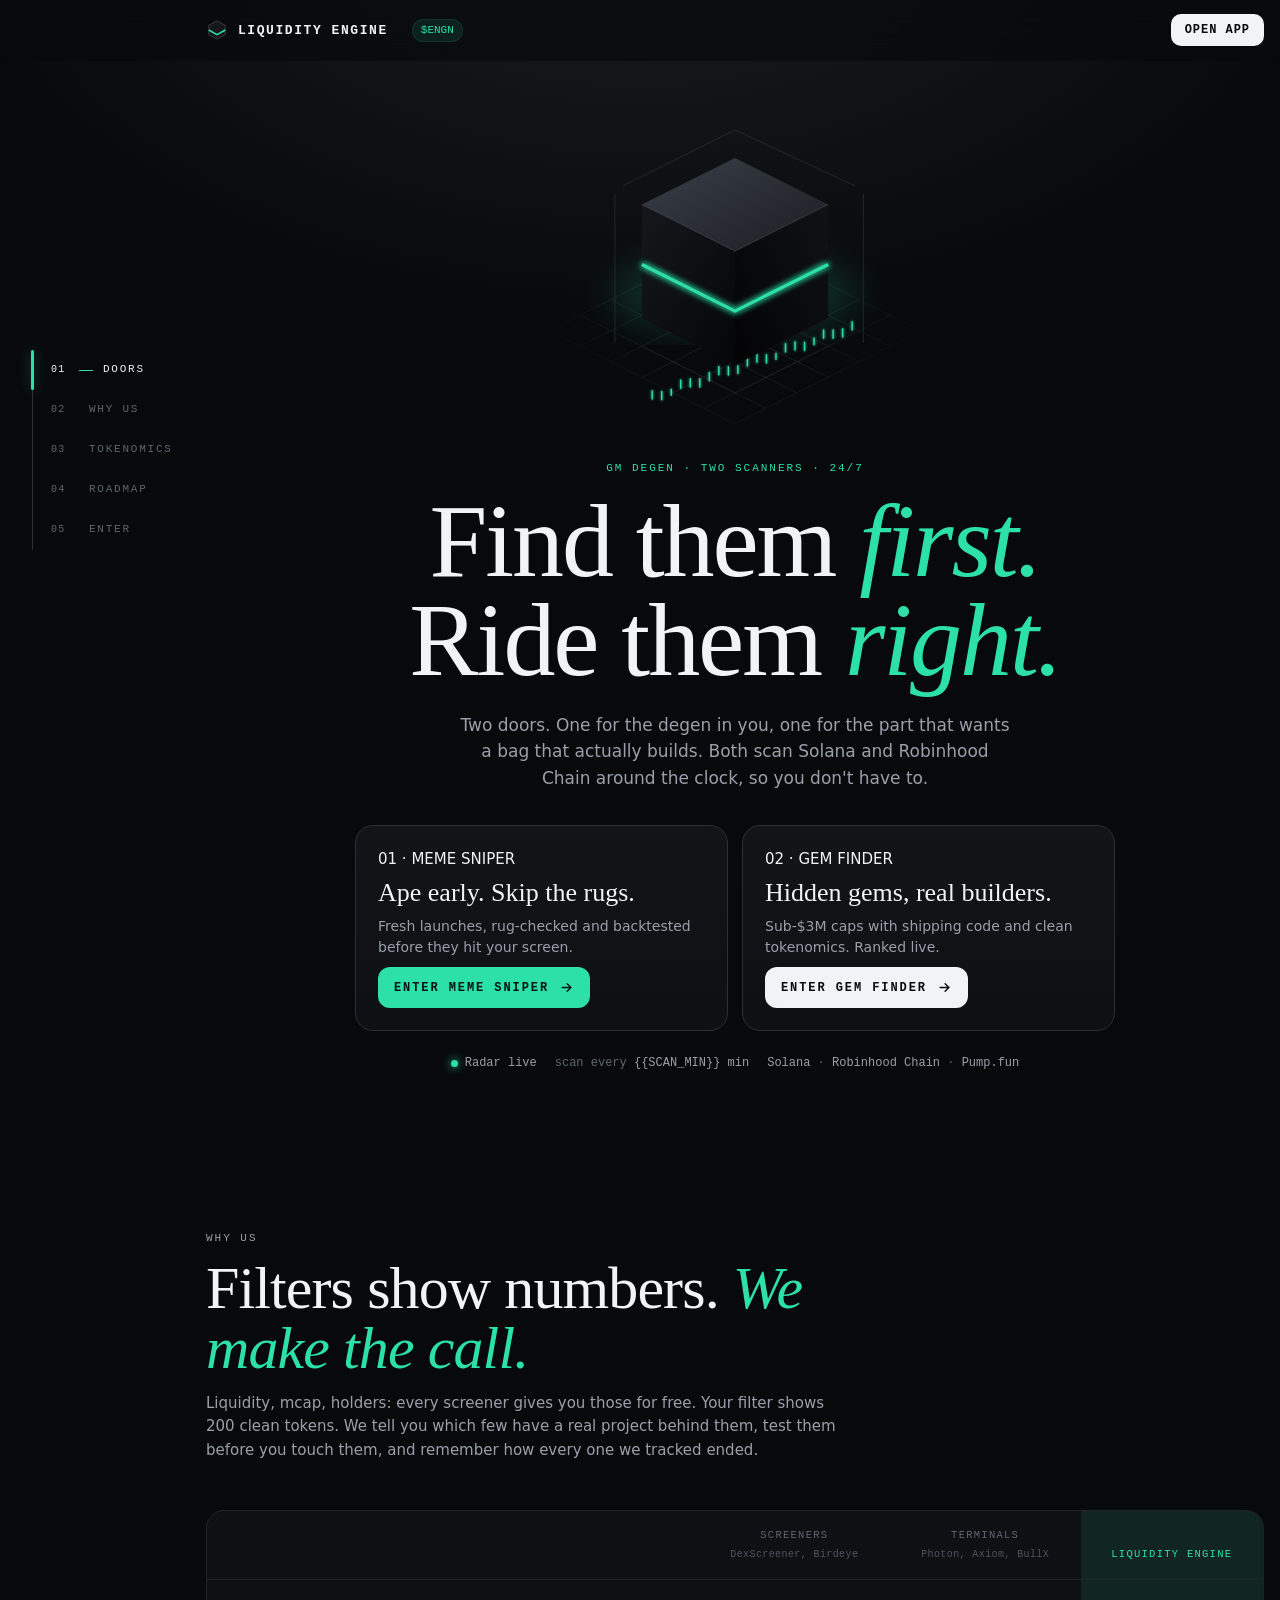
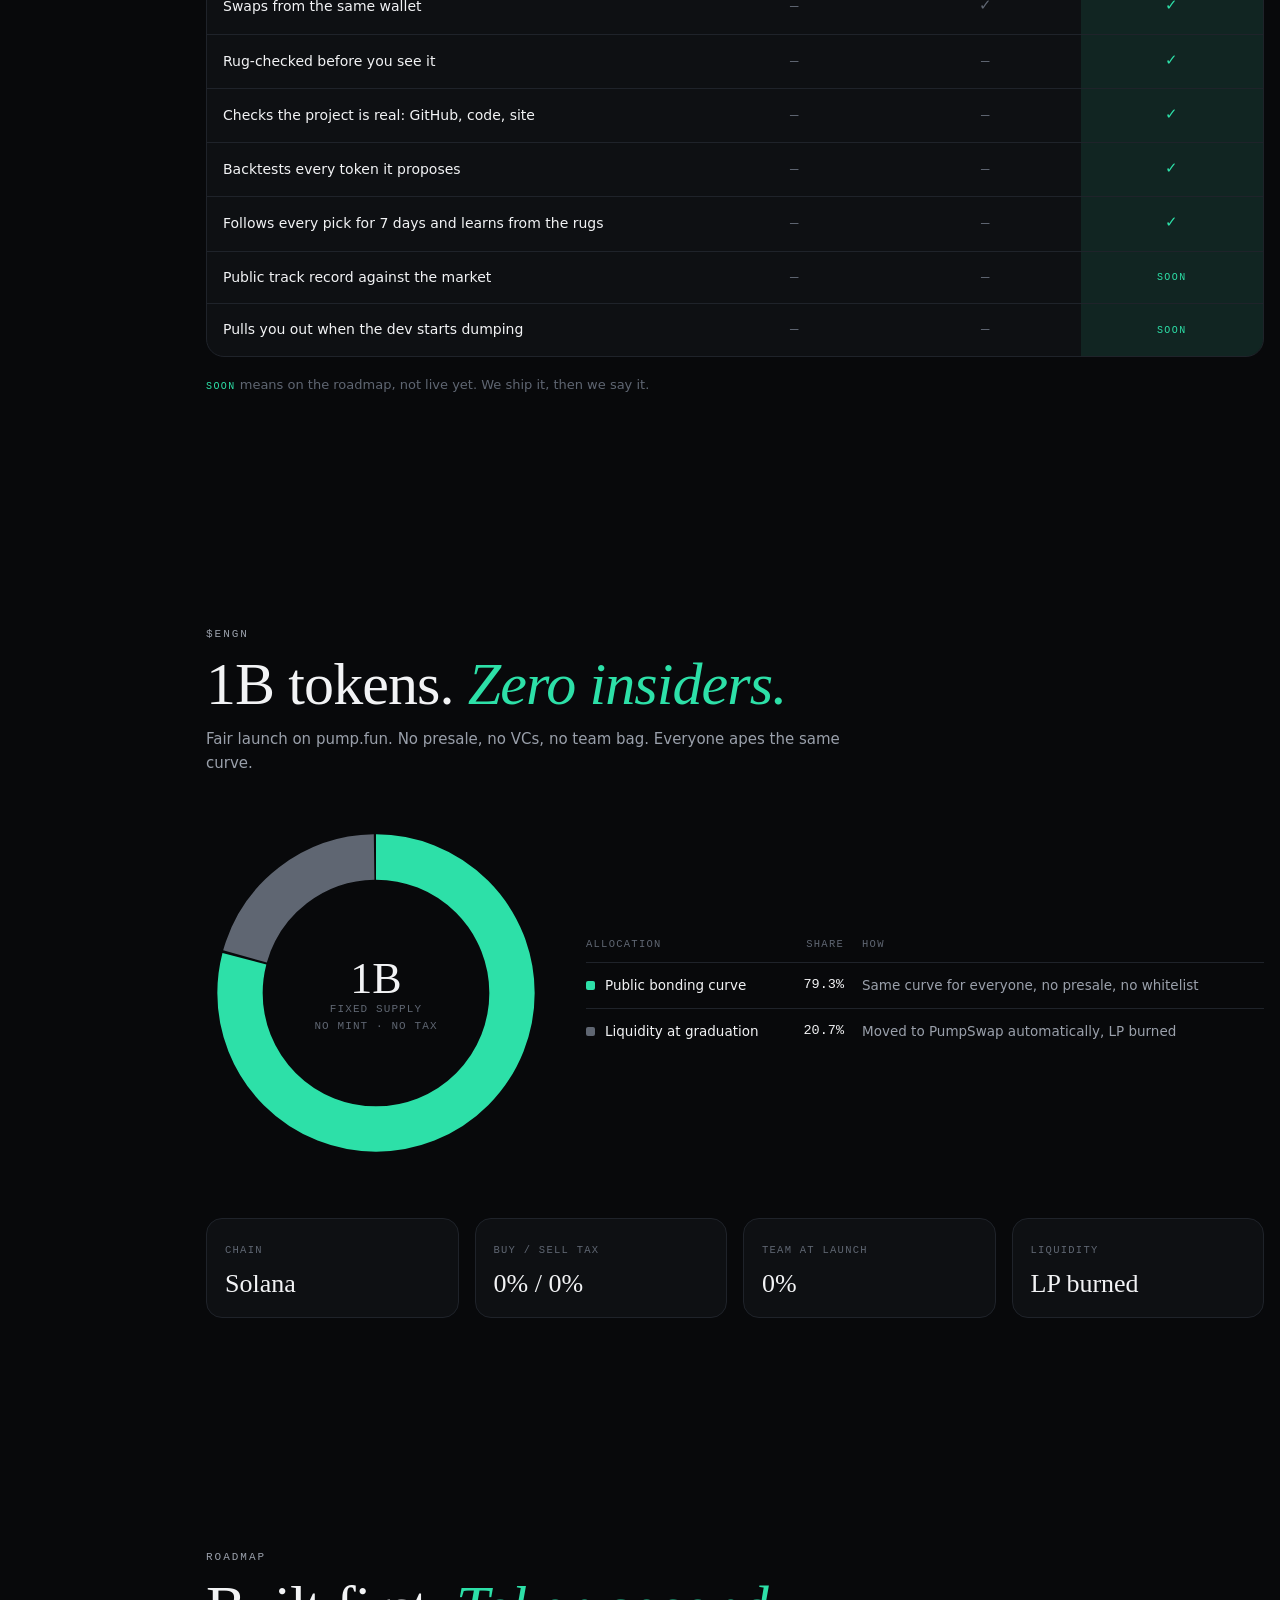
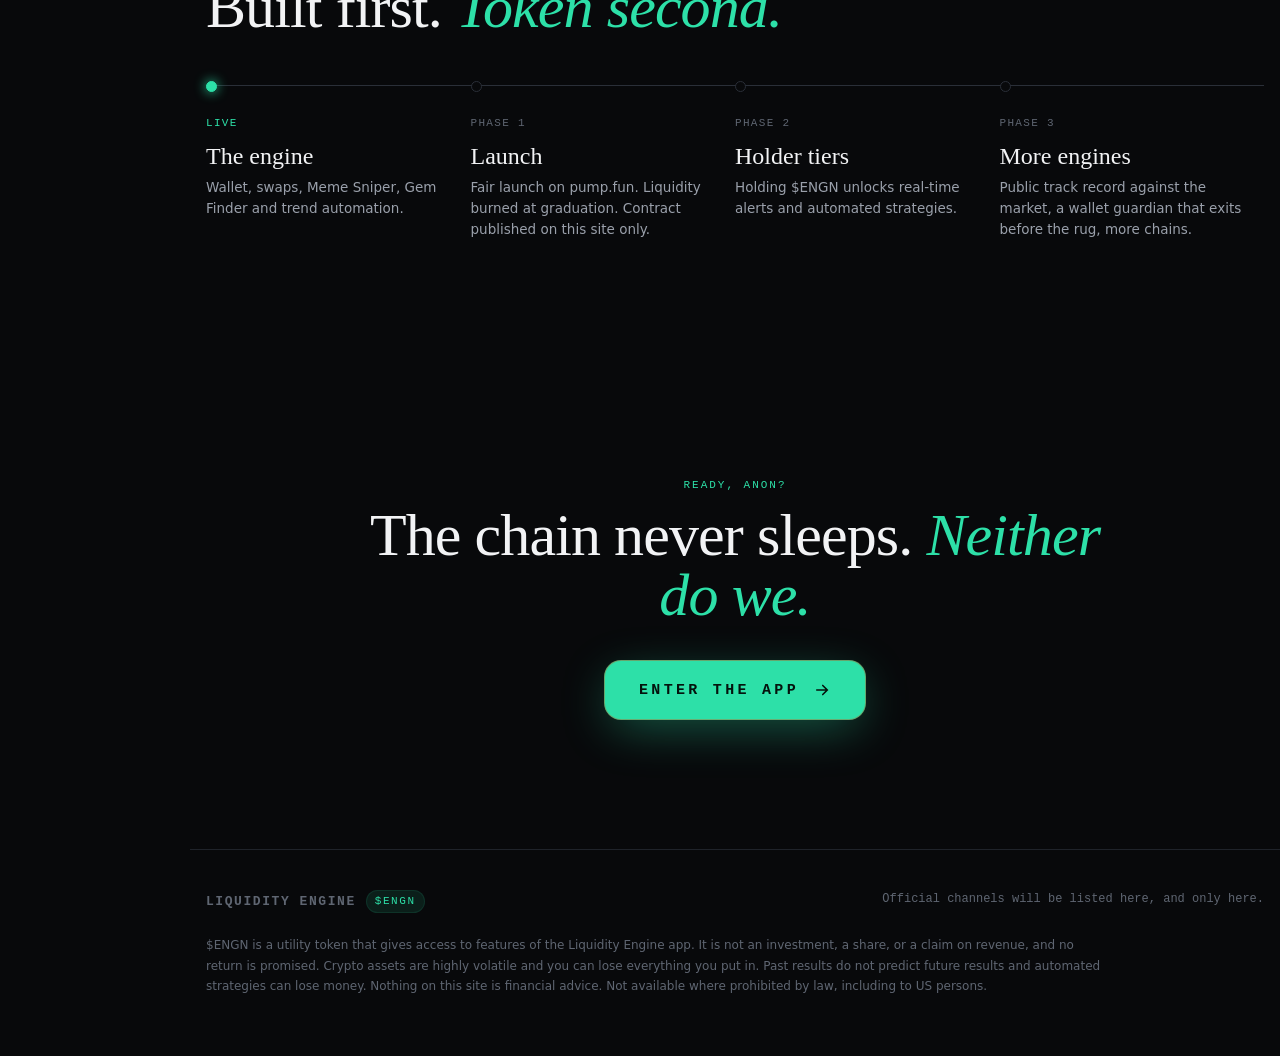
==== commit ef098d92: "Merge main" ====
--- a/frontend/engn.html
+++ b/frontend/engn.html
@@ -245,6 +245,30 @@
 footer .soc a:hover { color: var(--ink); }
 footer p { max-width: 900px; line-height: 1.7; }
 
+/* ---------- why us ---------- */
+.vs-wrap { border: 1px solid var(--line); border-radius: 18px; background: var(--bg-2); overflow: hidden; }
+table.vs { width: 100%; border-collapse: collapse; font-size: 14px; }
+table.vs th { font: 500 10.5px/1.3 var(--mono); letter-spacing: .12em; text-transform: uppercase; color: var(--faint);
+  padding: 18px 16px; text-align: center; vertical-align: bottom; }
+table.vs th small { display: block; margin-top: 6px; font-size: 10px; letter-spacing: .04em; text-transform: none; color: var(--faint); opacity: .8; }
+table.vs th:first-child, table.vs td:first-child { text-align: left; }
+table.vs td { padding: 15px 16px; border-top: 1px solid var(--line); text-align: center; color: var(--faint); font-family: var(--mono); }
+table.vs td:first-child { color: var(--ink); font-family: inherit; }
+table.vs .us { background: var(--soft); color: var(--green); }
+table.vs th.us { color: var(--green); }
+table.vs .yes::before { content: "✓"; font-size: 15px; }
+table.vs .no::before { content: "—"; }
+table.vs .soon { font-size: 10px; letter-spacing: .14em; }
+.vs-note { margin-top: 18px; font-size: 13px; color: var(--faint); }
+.vs-note b { color: var(--green); font: 500 10px/1 var(--mono); letter-spacing: .14em; }
+@media (max-width: 640px) {
+  table.vs { font-size: 13px; }
+  table.vs th, table.vs td { padding: 12px 6px; }
+  table.vs th { font-size: 9px; letter-spacing: .06em; }
+  table.vs td:first-child, table.vs th:first-child { padding-left: 14px; width: 52%; }
+  table.vs th small { display: none; }
+}
+
 /* ---------- chapter rail ---------- */
 section, header.hero { scroll-margin-top: 64px; }
 .rail { position: fixed; z-index: 40; font-family: var(--mono); }
@@ -267,13 +291,14 @@
   .rail { left: 50%; bottom: max(14px, env(safe-area-inset-bottom)); transform: translateX(-50%); display: flex;
     padding: 4px; border: 1px solid var(--line-2); border-radius: 999px;
     background: color-mix(in oklch, var(--bg) 78%, transparent); backdrop-filter: blur(14px); -webkit-backdrop-filter: blur(14px); }
-  .rail a { position: relative; z-index: 1; padding: 9px 12px; border-radius: 999px; }
+  .rail a { position: relative; z-index: 1; padding: 9px 10px; border-radius: 999px; white-space: nowrap; }
+  .rail .t { font-size: 10px; letter-spacing: .1em; }
   .rail a .n, .rail .bar { display: none; }
   .rail a.on { color: #04130d; }
   .rail .mark { top: 4px; left: 0; height: calc(100% - 8px); border-radius: 999px; box-shadow: none; }
   footer { padding-bottom: 96px; }
 }
-@media (max-width: 380px) { .rail .t { font-size: 10px; letter-spacing: .1em; } .rail a { padding: 9px 9px; } }
+@media (max-width: 400px) { .rail .t { font-size: 9.5px; letter-spacing: .06em; } .rail a { padding: 9px 7px; } }
 
 /* ---------- reveal ---------- */
 .rv { transition: opacity .8s var(--ease), transform .8s var(--ease); }
@@ -321,9 +346,10 @@
 <nav class="rail" id="rail" aria-label="Chapters">
   <span class="mark" id="railMark" aria-hidden="true"></span>
   <a href="#top"><span class="n">01</span><span class="bar"></span><span class="t">Doors</span></a>
-  <a href="#token"><span class="n">02</span><span class="bar"></span><span class="t">Tokenomics</span></a>
-  <a href="#roadmap"><span class="n">03</span><span class="bar"></span><span class="t">Roadmap</span></a>
-  <a href="#enter"><span class="n">04</span><span class="bar"></span><span class="t">Enter</span></a>
+  <a href="#why"><span class="n">02</span><span class="bar"></span><span class="t">Why us</span></a>
+  <a href="#token"><span class="n">03</span><span class="bar"></span><span class="t">Tokenomics</span></a>
+  <a href="#roadmap"><span class="n">04</span><span class="bar"></span><span class="t">Roadmap</span></a>
+  <a href="#enter"><span class="n">05</span><span class="bar"></span><span class="t">Enter</span></a>
 </nav>
 
 <header class="hero" id="top">
@@ -376,6 +402,31 @@
   </div>
 </header>
 
+<section id="why">
+  <div class="wrap">
+    <div class="head rv">
+      <p class="eyebrow">Why us</p>
+      <h2>Filters show numbers. <em>We make the call.</em></h2>
+      <p>Liquidity, mcap, holders: every screener gives you those for free. Your filter shows 200 clean tokens. We tell you which few have a real project behind them, test them before you touch them, and remember how every one we tracked ended.</p>
+    </div>
+    <div class="vs-wrap rv">
+      <table class="vs">
+        <thead><tr><th></th><th>Screeners<small>DexScreener, Birdeye</small></th><th>Terminals<small>Photon, Axiom, BullX</small></th><th class="us">Liquidity Engine</th></tr></thead>
+        <tbody>
+        <tr><td>Swaps from the same wallet</td><td class="no"></td><td class="yes"></td><td class="us yes"></td></tr>
+        <tr><td>Rug-checked before you see it</td><td class="no"></td><td class="no"></td><td class="us yes"></td></tr>
+        <tr><td>Checks the project is real: GitHub, code, site</td><td class="no"></td><td class="no"></td><td class="us yes"></td></tr>
+        <tr><td>Backtests every token it proposes</td><td class="no"></td><td class="no"></td><td class="us yes"></td></tr>
+        <tr><td>Follows every pick for 7 days and learns from the rugs</td><td class="no"></td><td class="no"></td><td class="us yes"></td></tr>
+        <tr><td>Public track record against the market</td><td class="no"></td><td class="no"></td><td class="us soon">SOON</td></tr>
+        <tr><td>Pulls you out when the dev starts dumping</td><td class="no"></td><td class="no"></td><td class="us soon">SOON</td></tr>
+        </tbody>
+      </table>
+    </div>
+    <p class="vs-note rv"><b>SOON</b> means on the roadmap, not live yet. We ship it, then we say it.</p>
+  </div>
+</section>
+
 <section id="token">
   <div class="wrap">
     <div class="head rv">
@@ -416,7 +467,7 @@
       <div class="step done"><span class="q">LIVE</span><h4>The engine</h4><p>Wallet, swaps, Meme Sniper, Gem Finder and trend automation.</p></div>
       <div class="step"><span class="q">PHASE 1</span><h4>Launch</h4><p>Fair launch on pump.fun. Liquidity burned at graduation. Contract published on this site only.</p></div>
       <div class="step"><span class="q">PHASE 2</span><h4>Holder tiers</h4><p>Holding $ENGN unlocks real-time alerts and automated strategies.</p></div>
-      <div class="step"><span class="q">PHASE 3</span><h4>More engines</h4><p>More chains, new trend strategies and a public track record.</p></div>
+      <div class="step"><span class="q">PHASE 3</span><h4>More engines</h4><p>Public track record against the market, a wallet guardian that exits before the rug, more chains.</p></div>
     </div>
   </div>
 </section>
